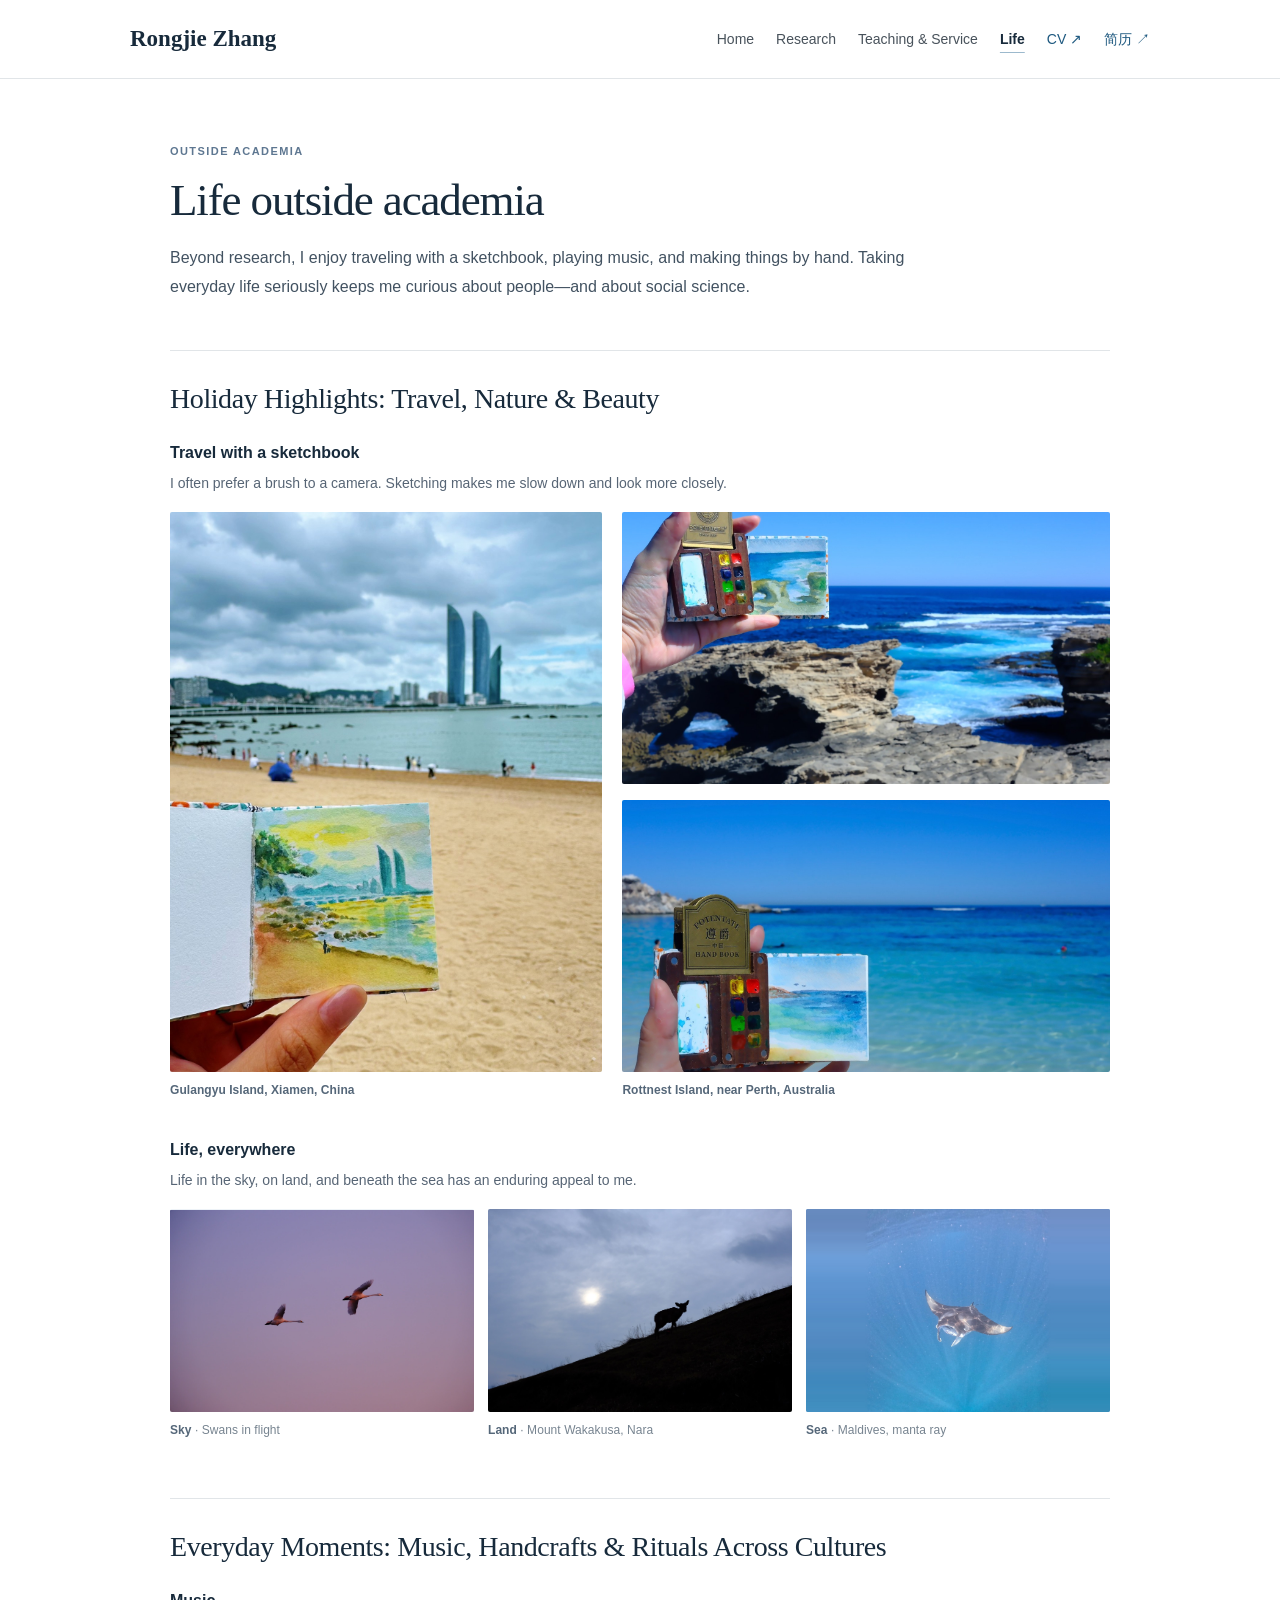
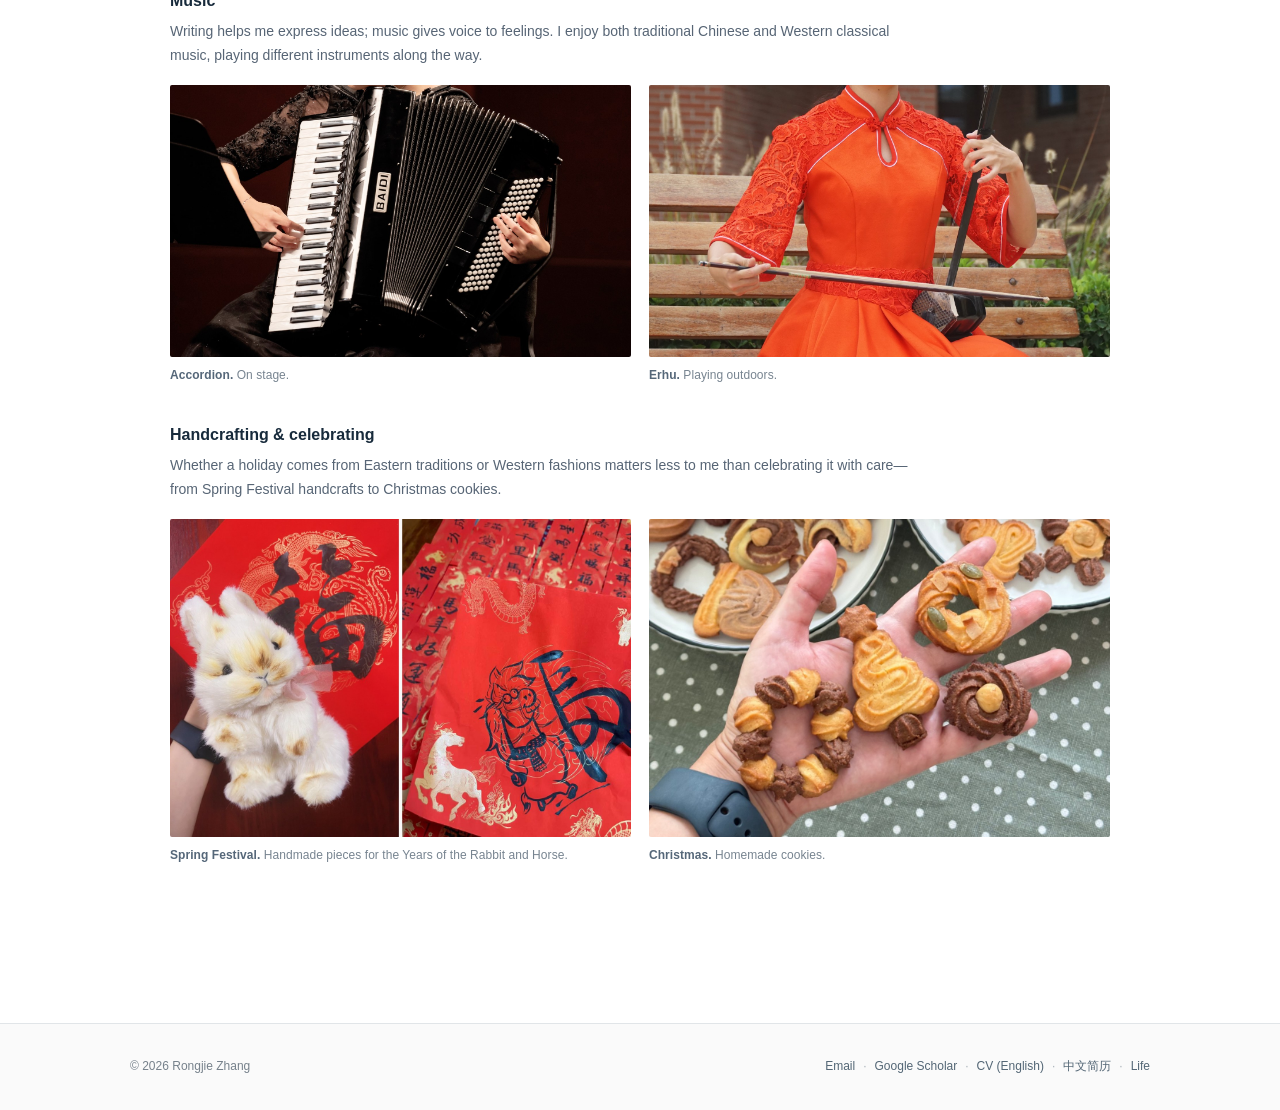
==== life.html @ 6e9a0580 "Update academic website and Life page" ====
<!DOCTYPE html>

<html lang="en">
<head>
<meta charset="utf-8"/>
<meta content="width=device-width, initial-scale=1" name="viewport"/>
<meta content="#ffffff" name="theme-color"/>
<meta content="Rongjie Zhang — life outside academia: travel and sketching, nature and marine life, music, and handcrafting across cultures." name="description"/>
<title>Life | Rongjie Zhang</title>
<link href="https://zhangrongjiethu.github.io/life.html" rel="canonical"/>
<link href="assets/favicon.svg" rel="icon" type="image/svg+xml"/>
<link href="styles.css" rel="stylesheet"/>
<script defer="" src="script.js"></script>
</head><body>
<a class="skip-link" href="#main">Skip to content</a>
<header class="site-header"><div class="wrap header-content"><a class="wordmark" href="index.html">Rongjie Zhang</a><nav aria-label="Main navigation" class="mainnav"><a href="index.html">Home</a><a href="research.html">Research</a><a href="teaching.html">Teaching &amp; Service</a><a aria-current="page" href="life.html">Life</a><a class="navcv" href="assets/Rongjie_Zhang_CV.pdf" rel="noopener" target="_blank">CV ↗</a><a class="navcv" href="assets/Rongjie_Zhang_CV_CN.pdf" rel="noopener" target="_blank">简历 ↗</a></nav><button aria-controls="mobile-menu" aria-expanded="false" aria-label="Open navigation" class="menu-button" type="button"><span></span><span></span><span></span></button></div><nav aria-label="Mobile navigation" class="mobile-nav" hidden="" id="mobile-menu"><a href="index.html">Home</a><a href="research.html">Research</a><a href="teaching.html">Teaching &amp; Service</a><a href="life.html">Life outside academia</a><a href="assets/Rongjie_Zhang_CV.pdf">CV (English)</a><a href="assets/Rongjie_Zhang_CV_CN.pdf">中文简历 (PDF)</a></nav></header>
<main id="main"><div class="wrap article-page">
<div class="life-header"><p class="eyebrow">Outside academia</p><h1>Life outside academia</h1>
<p class="life-lede">Beyond research, I enjoy traveling with a sketchbook, playing music, and making things by hand. Taking everyday life seriously keeps me curious about people—and about social science.</p>
</div>
<section aria-labelledby="moments-title" class="life-theme">
<h2 class="life-theme-title" id="moments-title">Holiday Highlights: Travel, Nature &amp; Beauty</h2>
<div class="life-subtheme"><h3>Travel with a sketchbook</h3>
<p>I often prefer a brush to a camera. Sketching makes me slow down and look more closely.</p>
<div class="life-sketch-grid">
<figure class="life-figure"><img alt="At Gulangyu Island, Xiamen: an open watercolor sketchbook held in front of the very beach and distinctive towers shown in the painting" class="sketch-main" loading="lazy" src="assets/life/painting-xiamen.jpg"/><figcaption><strong>Gulangyu Island, Xiamen, China</strong></figcaption></figure>
<figure class="life-figure life-perth-figure"><div class="perth-photo-pair"><img alt="Small watercolor sketch of the sea held in front of the rocky coast of Rottnest Island, near Perth, Australia" class="sketch-side sketch-coast" loading="lazy" src="assets/life/rotnest-coast.jpg"/><img alt="A hand holding a watercolor sketch and miniature paintbox in front of turquoise sea at Rottnest Island, Australia" class="sketch-side sketch-water" loading="lazy" src="assets/life/rotnest-water.jpg"/></div><figcaption><strong>Rottnest Island, near Perth, Australia</strong></figcaption></figure></div></div>
<div class="life-subtheme"><h3>Life, everywhere</h3>
<p>Life in the sky, on land, and beneath the sea has an enduring appeal to me.</p>
<div class="life-photo-trio">
<figure class="life-figure"><img alt="Two swans flying across a lavender evening sky" class="nature-photo" loading="lazy" src="assets/life/swans-in-flight.jpg"/><figcaption><strong>Sky</strong><span> · Swans in flight</span></figcaption></figure>
<figure class="life-figure"><img alt="Silhouette of a deer on the hillside of Mount Wakakusa, Nara, Japan" class="nature-photo" loading="lazy" src="assets/life/nature-deer.jpg"/><figcaption><strong>Land</strong><span> · Mount Wakakusa, Nara</span></figcaption></figure>
<figure class="life-figure"><img alt="Manta ray swimming underwater in clear blue water in the Maldives" class="nature-photo nature-ocean" loading="lazy" src="assets/life/manta-in-blue.jpg"/><figcaption><strong>Sea</strong><span> · Maldives, manta ray</span></figcaption></figure></div></div></section>
<section aria-labelledby="culture-title" class="life-theme">
<h2 class="life-theme-title" id="culture-title">Everyday Moments: Music, Handcrafts &amp; Rituals Across Cultures</h2>
<div class="life-subtheme"><h3>Music</h3>
<p>Writing helps me express ideas; music gives voice to feelings. I enjoy both traditional Chinese and Western classical music, playing different instruments along the way.</p>
<div class="life-photo-duo">
<figure class="life-figure"><img alt="Playing an accordion on a stage during a performance" class="music-photo" loading="lazy" src="assets/life/music-accordion.jpg"/><figcaption><strong>Accordion.</strong> On stage.</figcaption></figure>
<figure class="life-figure"><img alt="Playing the erhu outdoors in a red dress" class="music-photo" loading="lazy" src="assets/life/music-erhu.jpg"/><figcaption><strong>Erhu.</strong> Playing outdoors.</figcaption></figure>
</div></div>
<div class="life-subtheme"><h3>Handcrafting &amp; celebrating</h3>
<p>Whether a holiday comes from Eastern traditions or Western fashions matters less to me than celebrating it with care—from Spring Festival handcrafts to Christmas cookies.</p>
<div class="life-photo-duo">
<figure class="life-figure"><img alt="Handmade rabbit for the Year of the Rabbit beside hand-painted Fu calligraphy and a horse illustration for the Year of the Horse" class="ceremony-photo" loading="lazy" src="assets/life/new-year-diptych.jpg"/><figcaption><strong>Spring Festival.</strong> Handmade pieces for the Years of the Rabbit and Horse.</figcaption></figure>
<figure class="life-figure"><img alt="Christmas cookies baked and arranged on plates, with several held in one hand" class="ceremony-photo" loading="lazy" src="assets/life/ritual-cookies.jpg"/><figcaption><strong>Christmas.</strong> Homemade cookies.</figcaption></figure>
</div></div></section>
</div></main>
<footer class="footer"><div class="wrap foot-content"><span>© <span id="current-year">2026</span> Rongjie Zhang</span><span><a href="mailto:zhangrongjie@tsinghua.edu.cn">Email</a><span class="sep">·</span><a href="https://scholar.google.com.hk/citations?user=AvOiO-MAAAAJ&amp;hl=en" rel="noopener" target="_blank">Google Scholar</a><span class="sep">·</span><a href="assets/Rongjie_Zhang_CV.pdf">CV (English)</a><span class="sep">·</span><a href="assets/Rongjie_Zhang_CV_CN.pdf">中文简历</a><span class="sep">·</span><a href="life.html">Life</a></span></div></footer>
</body></html>
---- styles.css ----
/* Academic personal website: quiet typography, legible text, no framework */
:root{--ink:#172a3b;--text:#303943;--muted:#687582;--line:#e1e5e8;--link:#1d587f;--background:#fff;--subtle:#f7f8f8}
*{box-sizing:border-box}html{scroll-behavior:smooth}body{margin:0;background:var(--background);color:var(--text);font:16px/1.78 -apple-system,BlinkMacSystemFont,"Segoe UI",Arial,Helvetica,sans-serif;-webkit-font-smoothing:antialiased}a{color:var(--link);text-decoration:none}a:hover{text-decoration:underline}a:focus-visible,button:focus-visible{outline:3px solid #7fa9c2;outline-offset:3px}.wrap{width:min(100% - 52px,1020px);margin:0 auto}.skip-link{position:absolute;top:-100px;left:10px;background:#fff;padding:8px 14px;z-index:5}.skip-link:focus{top:10px}.site-header{border-bottom:1px solid var(--line)}.header-content{min-height:78px;display:flex;align-items:center;justify-content:space-between;gap:25px}.wordmark{font-family:Georgia,"Times New Roman",serif;color:var(--ink);font-size:23px;font-weight:600;white-space:nowrap}.wordmark:hover{text-decoration:none}.mainnav{display:flex;align-items:center;gap:30px}.mainnav a{font-size:14px;color:#48525b}.mainnav a[aria-current="page"]{font-weight:700;color:var(--ink);text-decoration:underline;text-decoration-color:#9cb9cd;text-underline-offset:8px}.mainnav .navcv{color:var(--link)}.menu-button{display:none;appearance:none;border:0;background:none;cursor:pointer;padding:10px}.menu-button span{display:block;width:23px;height:2px;margin:5px 0;background:var(--ink)}.mobile-nav{border-top:1px solid var(--line);padding:12px 26px 23px}.mobile-nav a{display:block;padding:7px 0}.mobile-nav[hidden]{display:none}
h1,h2,h3,p{margin-top:0}h1,h2,h3{color:var(--ink)}h1{font-family:Georgia,"Times New Roman",serif;font-size:45px;line-height:1.18;letter-spacing:-.025em;font-weight:normal;margin:0 0 22px}h2{font-family:Georgia,"Times New Roman",serif;font-size:27px;line-height:1.28;font-weight:normal}h3{font-size:16px}.home-intro{display:grid;grid-template-columns:265px minmax(0,1fr);gap:68px;padding-top:65px;padding-bottom:37px;align-items:start}.portrait-col{padding-top:7px}.portrait{display:block;width:100%;height:350px;object-fit:cover;object-position:center 18%;border-radius:2px}.portrait-caption{font-size:12px;color:var(--muted);margin:10px 0 0;letter-spacing:.03em}.bio-col{max-width:680px}.eyebrow{text-transform:uppercase;font-size:11px;letter-spacing:.13em;font-weight:700;color:#5e7791;margin:0 0 12px}.affil{font-size:15px;line-height:1.6;color:var(--ink);margin:0 0 27px}.bio-col>p:not(.eyebrow):not(.affil):not(.profile-links){margin-bottom:17px}.bio-col strong{font-weight:600}.profile-links{display:flex;flex-wrap:wrap;gap:8px 12px;font-size:14px;margin:25px 0 0;align-items:center}.profile-links span{color:#a8a8a8}.below-home{padding-bottom:90px}.section-heading{border-bottom:1px solid var(--line);padding-bottom:12px;margin:48px 0 19px}.research-intro{max-width:825px}.fields{display:grid;grid-template-columns:repeat(3,minmax(0,1fr));gap:28px;margin-top:23px}.fields h3{margin-bottom:6px;font-weight:650}.fields p{font-size:14px;line-height:1.72;color:#52606b}.selected-papers .paper{padding:21px 0}.more-link{margin-top:25px;font-size:14px}.more-link a{font-weight:600}.article-page{max-width:940px;padding-top:63px;padding-bottom:100px}.page-heading{max-width:830px;margin-bottom:44px}.page-heading h1{font-size:39px;margin-bottom:22px}.page-heading p:last-child{color:#4e5963}.paper-list{margin-bottom:36px}.paper{display:grid;grid-template-columns:38px 1fr;gap:15px;border-bottom:1px solid var(--line);padding:24px 0 21px}.paper:first-child{border-top:0}.paper-num{font-size:12px;color:#8b939b;padding-top:4px;font-variant-numeric:tabular-nums}.paper-title{font-size:16px;font-weight:600;line-height:1.54;margin:0 0 6px}.paper-title a{color:var(--ink)}.paper-title a:hover{color:var(--link)}.paper-authors{font-size:14px;line-height:1.64;margin:0 0 3px}.paper-venue{font-size:14px;line-height:1.6;margin:0;color:#4c5c69;font-style:italic}.paper-summary{font-size:13.5px;color:#63717e;margin:10px 0 0;max-width:720px;line-height:1.65}.paper-links{font-size:13px;margin-top:7px}.paper-links:empty{display:none}.section-context{font-size:14px;color:var(--muted);margin:-6px 0 19px}.research-note{border-left:3px solid #c3d6e2;background:var(--subtle);padding:17px 22px;margin-top:40px}.research-note h3{margin:0 0 5px}.research-note p{margin:0;font-size:14px}.subheading{font-size:16px;margin:25px 0 8px}.journal-list{max-width:900px;font-size:14px;line-height:1.9}.timeline{margin-top:12px}.timeline-row{display:grid;grid-template-columns:116px minmax(0,1fr);gap:20px;padding:15px 0;border-bottom:1px solid var(--line)}.timeline-date{font-size:13px;color:var(--muted);padding-top:2px;font-weight:600}.timeline-row h3{margin:0 0 2px;font-size:15px}.timeline-row p{margin:0;font-size:14px;line-height:1.72}.timeline-row .subline{margin-top:3px;color:var(--muted)}.muted{font-weight:400;color:var(--muted)}.timeline.dense .timeline-row{padding:11px 0}.footer{border-top:1px solid var(--line);background:#fafafa}.foot-content{min-height:86px;display:flex;justify-content:space-between;align-items:center;font-size:12px;color:#76818b;gap:16px}.foot-content a{color:#536675}.sep{padding:0 8px;color:#aab3ba}
@media(max-width:810px){.wrap{width:min(100% - 36px,680px)}.mainnav{display:none}.menu-button{display:block}.header-content{min-height:66px}.wordmark{font-size:21px}.home-intro{grid-template-columns:180px minmax(0,1fr);gap:28px;padding-top:43px}.portrait{height:245px}.bio-col h1{font-size:35px}.affil{font-size:14px}.fields{grid-template-columns:1fr;gap:8px}.article-page{padding-top:44px}.page-heading h1{font-size:34px}}
@media(max-width:590px){.wrap{width:calc(100% - 38px)}.home-intro{grid-template-columns:1fr;gap:19px}.portrait-col{max-width:205px}.portrait{height:248px}.portrait-caption{display:none}.bio-col h1{font-size:37px}.bio-col .eyebrow{margin-bottom:7px}.bio-col .affil{margin-bottom:22px}.profile-links{line-height:1.6}.page-heading h1{font-size:33px}.article-page{padding-bottom:65px}.paper{grid-template-columns:26px minmax(0,1fr);gap:9px;padding:21px 0}.paper-title{font-size:15px}.timeline-row{grid-template-columns:68px minmax(0,1fr);gap:11px}.foot-content{padding:22px 0;align-items:flex-start;flex-direction:column;min-height:unset}.section-heading{margin-top:40px}.below-home{padding-bottom:55px}}
@media(prefers-reduced-motion:reduce){html{scroll-behavior:auto}}

/* Research grant and degree distinctions */
.grant-entry{padding:9px 0 15px;border-bottom:1px solid var(--line);max-width:850px}
.grant-entry h3{font-size:16px;font-weight:650;margin:0 0 2px}
.grant-entry p{font-size:14px;line-height:1.72;margin:0 0 5px}
.grant-entry .grant-program,.grant-entry .grant-period,.grant-entry .grant-role{color:var(--muted)}
.grant-entry .grant-title{font-size:15px;color:var(--ink);margin-top:7px}
.grant-entry-research{padding-bottom:20px}
.education-timeline{max-width:850px}
.education-timeline .timeline-row{padding:13px 0}
.education-timeline .timeline-date{min-width:0}
@media(max-width:590px){.grant-entry .grant-title{font-size:14px}}
/* Prevent desktop navigation labels from breaking across lines. */
.mainnav a{white-space:nowrap}

/* Final typography refinements */
.home-intro{gap:58px}.bio-col>p:not(.eyebrow):not(.affil):not(.profile-links){margin-bottom:16px}.paper-summary{color:#566675;font-size:13.7px}.section-heading{margin-top:43px}.page-heading p:last-child{line-height:1.7}.paper-authors{color:#394752}.paper-venue em{font-style:italic}

/* bilingual CV downloads and author roles */
.cv-downloads{display:grid;grid-template-columns:repeat(2,minmax(0,1fr));gap:24px;margin:14px 0 20px}
.cv-downloads>div{border:1px solid var(--line);padding:20px 22px;background:#fbfcfd}
.cv-downloads h3{font-size:17px;margin:0 0 4px;font-family:Georgia,"Noto Serif CJK SC",serif}
.cv-downloads p{font-size:13px;color:var(--muted);margin:0 0 10px}
.cv-downloads a{font-size:14px;font-weight:600}
.paper-correspondence{font-style:italic;color:var(--muted);font-size:12px}
.mainnav{gap:22px}
@media(max-width:590px){.cv-downloads{grid-template-columns:1fr;gap:12px}}






/* Life: restrained, image-led editorial layout */
.life-header{max-width:790px;margin-bottom:48px}
.life-header h1{margin-bottom:16px}
.life-header .life-lede{font-size:16px;line-height:1.84;color:#425261;max-width:750px;margin:0}
.life-theme{border-top:1px solid var(--line);padding-top:31px;margin-bottom:57px}
.life-theme-number{font-size:10.5px;letter-spacing:.17em;color:#7b8b9a;font-weight:700;margin-bottom:9px}
.life-theme-title{font-family:Georgia,"Times New Roman",serif;font-size:29px;line-height:1.3;letter-spacing:-.015em;margin:0 0 10px;font-weight:normal}
.life-theme-intro{font-size:14px;line-height:1.73;color:#64717c;max-width:730px;margin:0 0 29px}
.life-subtheme{margin-bottom:37px}
.life-subtheme h3{font-size:16px;line-height:1.5;font-weight:650;color:var(--ink);margin:0 0 6px}
.life-subtheme>p{font-size:14px;line-height:1.75;color:#576575;max-width:755px;margin:0 0 17px}
.life-sketch-grid{--sketch-height:560px;--sketch-gutter:16px;display:grid;grid-template-columns:minmax(0,0.94fr) minmax(0,1.06fr);gap:20px;align-items:start}
.life-figure{margin:0;min-width:0}
.life-figure img{display:block;width:100%;background:#f4f6f7;border-radius:2px}
.life-sketch-grid img.sketch-main{height:var(--sketch-height);object-fit:cover;object-position:center 49%}
.life-perth-figure{min-width:0}
.perth-photo-pair{height:var(--sketch-height);display:grid;grid-template-rows:minmax(0,1fr) minmax(0,1fr);gap:var(--sketch-gutter);overflow:hidden}
.perth-photo-pair img{width:100%;height:100%;min-height:0;object-fit:cover}
.perth-photo-pair img.sketch-coast{object-position:center 42%}
.perth-photo-pair img.sketch-water{object-position:center 57%}
.life-figure figcaption{color:#778490;font-size:12px;line-height:1.65;margin-top:9px;letter-spacing:.005em}
.life-figure figcaption strong{color:#556779;font-weight:600}
.life-photo-duo{display:grid;grid-template-columns:repeat(2,minmax(0,1fr));gap:18px;align-items:start}
.life-photo-duo img{height:245px;object-fit:cover}
.life-photo-duo img.nature-photo{height:246px}
.life-photo-duo img.music-photo{height:272px}
.life-photo-duo img.ceremony-photo{height:256px}
.life-photo-duo img[src*="music-erhu"]{object-position:center 49%}
.life-photo-duo img[src*="music-accordion"]{object-position:center 50%}
.life-photo-duo img[src*="ritual-cookies"]{object-position:center 72%}
.life-photo-duo img[src*="nature-swans"]{object-position:center 53%}
.life-photo-duo img[src*="nature-deer"]{object-position:center 54%}
.life-afterword{border-top:1px solid var(--line);padding-top:22px;margin-top:0;max-width:830px}
.life-afterword p{font-size:13.7px;line-height:1.78;color:#65727e}
.home-life-brief{max-width:860px;font-size:15px;line-height:1.78;color:#4c5c68}
.home-life-brief a{font-weight:600;font-size:14px}
@media(max-width:810px){
.life-sketch-grid{--sketch-height:490px;gap:15px}
.life-header{margin-bottom:40px}
.life-theme{margin-bottom:48px}
.life-photo-duo{gap:14px}
.life-photo-duo img.nature-photo,.life-photo-duo img.music-photo,.life-photo-duo img.ceremony-photo{height:220px}
}
@media(max-width:590px){
.life-header .life-lede{font-size:15.5px;line-height:1.78}
.life-theme-title{font-size:26px}
.life-theme-intro{margin-bottom:23px}
.life-sketch-grid{display:grid;grid-template-columns:1fr;gap:18px}
.life-sketch-grid img.sketch-main{width:100%;height:auto;object-fit:contain}
.perth-photo-pair{height:auto;display:grid;grid-template-columns:1fr;grid-template-rows:none;gap:11px;overflow:visible}
.perth-photo-pair img{height:auto;object-fit:contain}
.life-photo-duo{grid-template-columns:1fr;gap:21px}
.life-photo-duo img.nature-photo,.life-photo-duo img.music-photo,.life-photo-duo img.ceremony-photo{height:auto;max-height:none;object-fit:contain}
.life-subtheme{margin-bottom:33px}
}

/* Concise Home-to-Life entry and closing reflection */
.home-life-entry{margin-top:39px;padding-top:18px;border-top:1px solid var(--line);font-size:14px;font-weight:600}
.home-life-entry a{color:var(--link)}
.life-afterword{margin-top:3px;padding-top:20px}
.life-afterword p{margin:0 0 10px}
.life-afterword .life-conclusion{font-size:15px;line-height:1.8;color:#354958;margin:15px 0 0;max-width:750px}
@media(max-width:590px){.home-life-entry{margin-top:31px}.life-afterword .life-conclusion{font-size:14.5px}}

/* Nature in the sky, on land and under the sea */
.life-photo-trio{display:grid;grid-template-columns:repeat(3,minmax(0,1fr));gap:14px;align-items:start}
.life-photo-trio .life-figure{min-width:0}
.life-photo-trio img.nature-photo{height:240px;width:100%;object-fit:cover}
.life-photo-trio img[src*="nature-swans"]{object-position:center 54%}
.life-photo-trio img[src*="nature-deer"]{object-position:center 52%}
.life-photo-trio img.nature-ocean{object-position:center 44%}
/* Capture more of the full hand holding the cookies on desktop */
.life-photo-duo img.ceremony-photo{height:318px}
.life-photo-duo img[src*="ritual-cookies"]{object-position:center 74%}
@media(max-width:810px){.life-photo-trio img.nature-photo{height:205px}.life-photo-duo img.ceremony-photo{height:280px}}
@media(max-width:590px){.life-photo-trio{grid-template-columns:1fr;gap:21px}.life-photo-trio img.nature-photo{height:auto;max-height:340px;object-fit:contain}.life-photo-duo img.ceremony-photo{height:auto;max-height:none;object-fit:contain}}

/* Sky / land / sea photo trilogy — balanced crops */
.life-photo-trio img[src*="swans-in-flight"]{object-position:center 49%}
.life-photo-trio img[src*="nature-deer"]{object-position:center 52%}
.life-photo-trio img[src*="manta-in-blue"]{object-position:center 49%}
@media(max-width:590px){
  .life-photo-trio img.nature-photo{width:100%;height:255px;max-height:none;object-fit:cover}
}

/* Mobile wildlife triptych mirrors desktop: three small images in a row. */
.life-photo-trio img.nature-photo{aspect-ratio:1.22; height:auto; object-fit:cover}
@media(max-width:590px){
  .life-photo-trio{display:grid;grid-template-columns:repeat(3,minmax(0,1fr));gap:8px;align-items:start}
  .life-photo-trio .life-figure{min-width:0}
  .life-photo-trio img.nature-photo{width:100%;height:auto;aspect-ratio:0.88;max-height:none;object-fit:cover;border-radius:2px}
  .life-photo-trio .life-figure figcaption{font-size:10.7px;line-height:1.4;margin-top:6px;text-align:center}
  .life-photo-trio .life-figure figcaption span{display:none}
}


/* Wildlife triptych: preserve each animal's natural scale without enlarging the manta. */
.life-photo-trio img.nature-photo{
  display:block;width:100%;height:auto;aspect-ratio:3 / 2;object-fit:contain;
  background:#edf2f7;
}
.life-photo-trio img.nature-ocean{
  object-fit:contain;object-position:center;
  background:#609cce;
}
@media(max-width:590px){
  /* Compact mobile photo galleries: keep the desktop's horizontal rhythm. */
  .life-sketch-grid{
    --sketch-height:236px;--sketch-gutter:8px;
    display:grid;grid-template-columns:minmax(0,.96fr) minmax(0,1.04fr);
    gap:10px;align-items:start;
  }
  .life-sketch-grid img.sketch-main{
    width:100%;height:var(--sketch-height);object-fit:cover;object-position:center 47%;
  }
  .perth-photo-pair{
    height:var(--sketch-height);display:grid;grid-template-columns:1fr;
    grid-template-rows:repeat(2,minmax(0,1fr));gap:var(--sketch-gutter);overflow:hidden;
  }
  .perth-photo-pair img{width:100%;height:100%;min-height:0;object-fit:cover}
  .life-photo-duo{
    display:grid;grid-template-columns:repeat(2,minmax(0,1fr));gap:10px;
  }
  .life-photo-duo img.music-photo,
  .life-photo-duo img.ceremony-photo{
    width:100%;height:auto;aspect-ratio:4 / 3;max-height:none;object-fit:cover;
  }
  .life-photo-duo img[src*="ritual-cookies"]{object-position:center 72%}
  .life-photo-trio{display:grid;grid-template-columns:repeat(3,minmax(0,1fr));gap:8px}
  .life-photo-trio img.nature-photo{
    width:100%;height:auto;aspect-ratio:3 / 2;max-height:none;object-fit:contain;
  }
  .life-photo-trio img.nature-ocean{object-fit:contain;object-position:center}
  .life-figure figcaption{font-size:10.4px;line-height:1.35;margin-top:6px}
  .life-photo-trio .life-figure figcaption{font-size:10.4px}
}

/* Compact two-part Life headings: no eyebrow or explanatory tagline. */
.life-theme{padding-top:29px}
.life-theme-title{margin-bottom:23px;max-width:780px;font-size:28px;line-height:1.36}
@media(max-width:590px){.life-theme-title{font-size:23px;line-height:1.37;margin-bottom:19px}}

/* Manta framing: carefully cropped original photograph, with manta larger but undistorted. */
.life-photo-trio img.nature-ocean{object-fit:contain;object-position:center;background:#609cce}
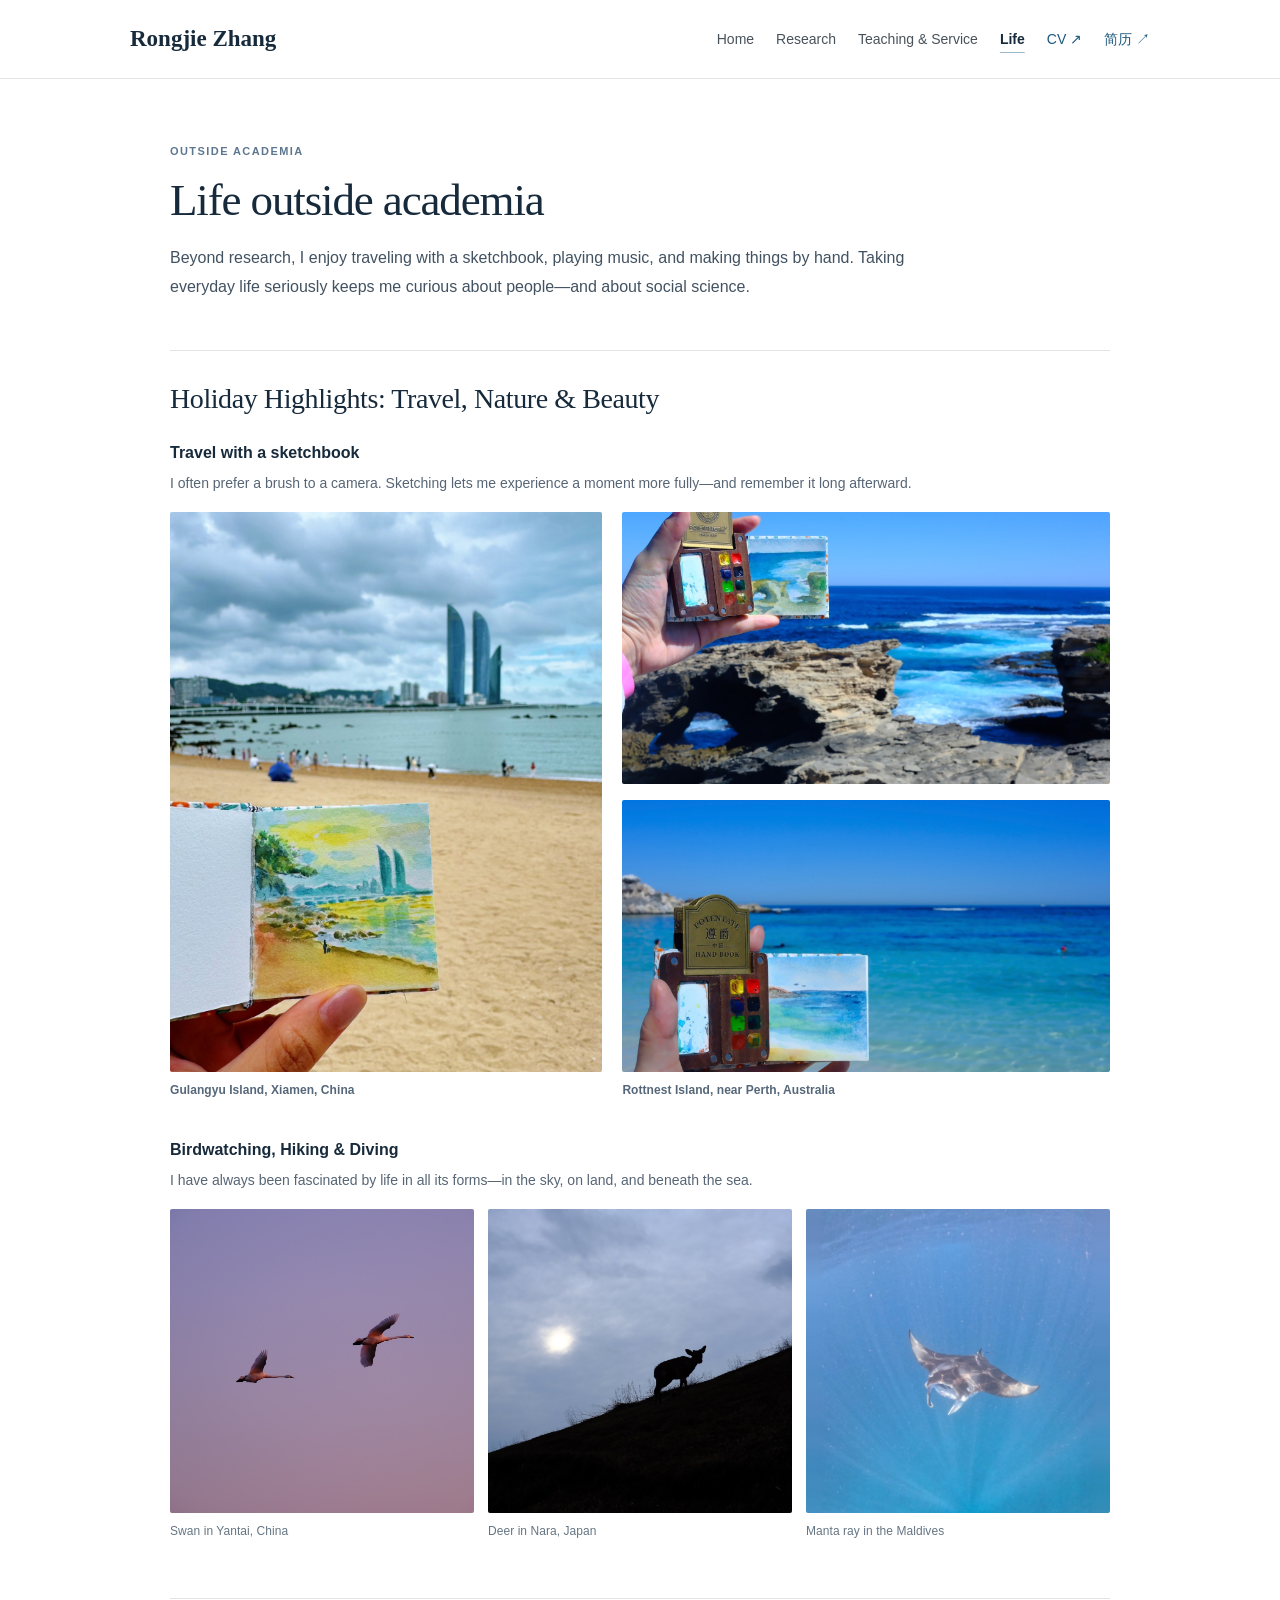
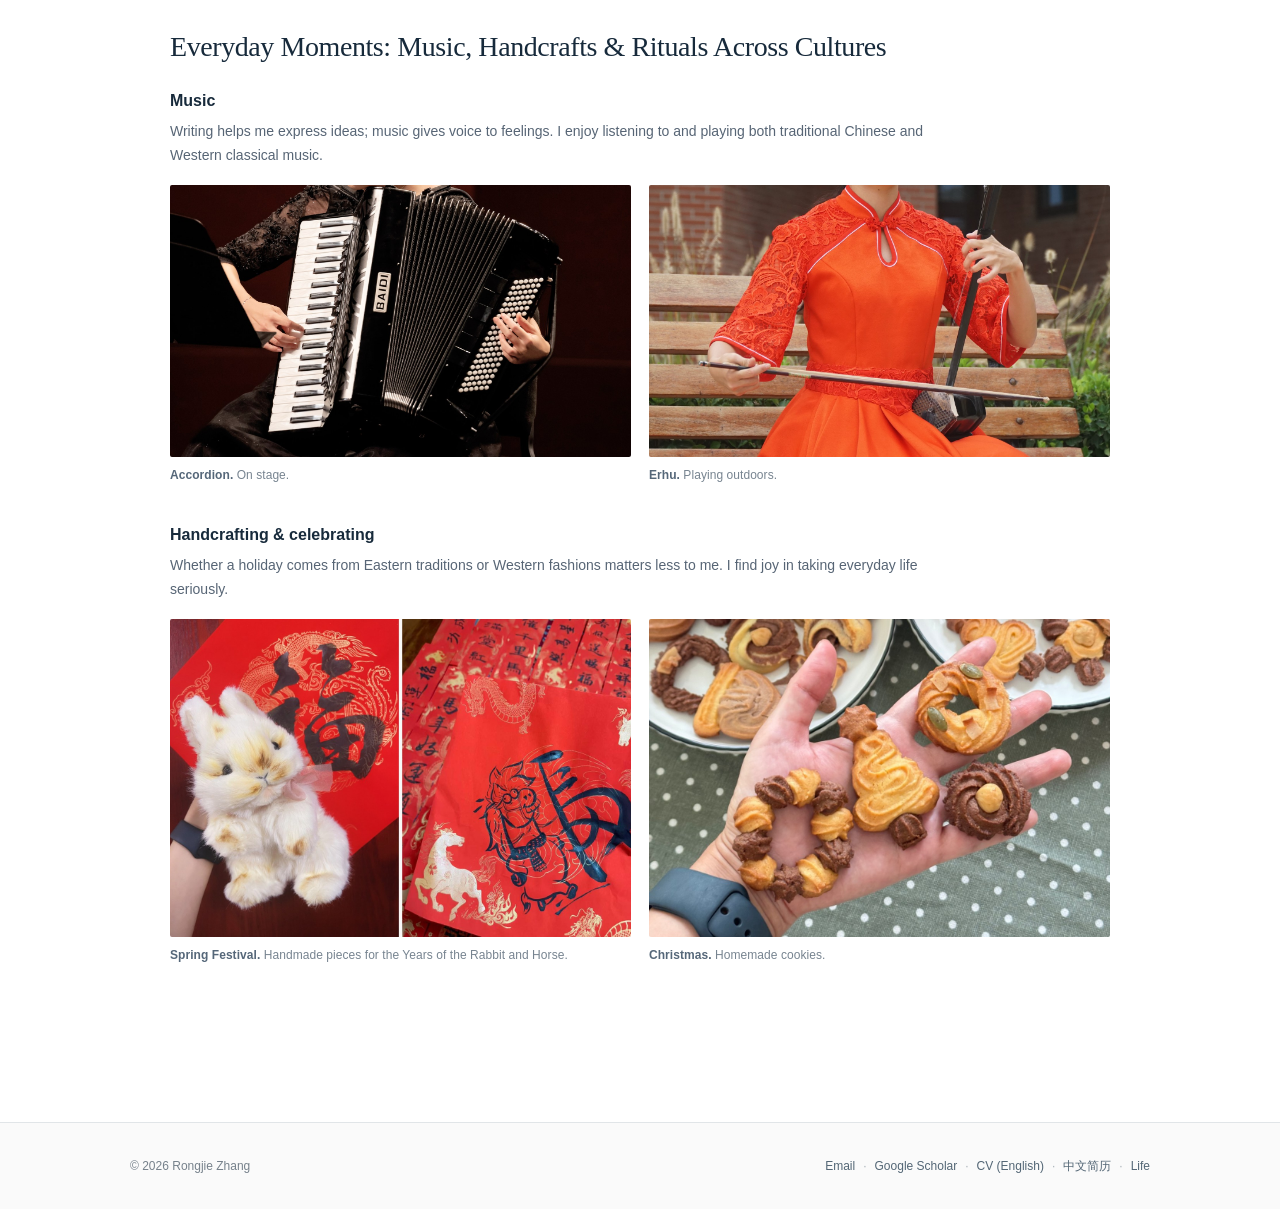
==== commit da6bf8b9: "Add files via upload" ====
--- a/life.html
+++ b/life.html
@@ -9,38 +9,38 @@
 <title>Life | Rongjie Zhang</title>
 <link href="https://zhangrongjiethu.github.io/life.html" rel="canonical"/>
 <link href="assets/favicon.svg" rel="icon" type="image/svg+xml"/>
-<link href="styles.css" rel="stylesheet"/>
+<link href="styles-life-20261106-square.css" rel="stylesheet"/>
 <script defer="" src="script.js"></script>
 </head><body>
 <a class="skip-link" href="#main">Skip to content</a>
 <header class="site-header"><div class="wrap header-content"><a class="wordmark" href="index.html">Rongjie Zhang</a><nav aria-label="Main navigation" class="mainnav"><a href="index.html">Home</a><a href="research.html">Research</a><a href="teaching.html">Teaching &amp; Service</a><a aria-current="page" href="life.html">Life</a><a class="navcv" href="assets/Rongjie_Zhang_CV.pdf" rel="noopener" target="_blank">CV ↗</a><a class="navcv" href="assets/Rongjie_Zhang_CV_CN.pdf" rel="noopener" target="_blank">简历 ↗</a></nav><button aria-controls="mobile-menu" aria-expanded="false" aria-label="Open navigation" class="menu-button" type="button"><span></span><span></span><span></span></button></div><nav aria-label="Mobile navigation" class="mobile-nav" hidden="" id="mobile-menu"><a href="index.html">Home</a><a href="research.html">Research</a><a href="teaching.html">Teaching &amp; Service</a><a href="life.html">Life outside academia</a><a href="assets/Rongjie_Zhang_CV.pdf">CV (English)</a><a href="assets/Rongjie_Zhang_CV_CN.pdf">中文简历 (PDF)</a></nav></header>
-<main id="main"><div class="wrap article-page">
+<main id="main"><div class="wrap article-page life-page">
 <div class="life-header"><p class="eyebrow">Outside academia</p><h1>Life outside academia</h1>
 <p class="life-lede">Beyond research, I enjoy traveling with a sketchbook, playing music, and making things by hand. Taking everyday life seriously keeps me curious about people—and about social science.</p>
 </div>
 <section aria-labelledby="moments-title" class="life-theme">
 <h2 class="life-theme-title" id="moments-title">Holiday Highlights: Travel, Nature &amp; Beauty</h2>
 <div class="life-subtheme"><h3>Travel with a sketchbook</h3>
-<p>I often prefer a brush to a camera. Sketching makes me slow down and look more closely.</p>
+<p>I often prefer a brush to a camera. Sketching lets me experience a moment more fully—and remember it long afterward.</p>
 <div class="life-sketch-grid">
 <figure class="life-figure"><img alt="At Gulangyu Island, Xiamen: an open watercolor sketchbook held in front of the very beach and distinctive towers shown in the painting" class="sketch-main" loading="lazy" src="assets/life/painting-xiamen.jpg"/><figcaption><strong>Gulangyu Island, Xiamen, China</strong></figcaption></figure>
 <figure class="life-figure life-perth-figure"><div class="perth-photo-pair"><img alt="Small watercolor sketch of the sea held in front of the rocky coast of Rottnest Island, near Perth, Australia" class="sketch-side sketch-coast" loading="lazy" src="assets/life/rotnest-coast.jpg"/><img alt="A hand holding a watercolor sketch and miniature paintbox in front of turquoise sea at Rottnest Island, Australia" class="sketch-side sketch-water" loading="lazy" src="assets/life/rotnest-water.jpg"/></div><figcaption><strong>Rottnest Island, near Perth, Australia</strong></figcaption></figure></div></div>
-<div class="life-subtheme"><h3>Life, everywhere</h3>
-<p>Life in the sky, on land, and beneath the sea has an enduring appeal to me.</p>
+<div class="life-subtheme"><h3>Birdwatching, Hiking &amp; Diving</h3>
+<p>I have always been fascinated by life in all its forms—in the sky, on land, and beneath the sea.</p>
 <div class="life-photo-trio">
-<figure class="life-figure"><img alt="Two swans flying across a lavender evening sky" class="nature-photo" loading="lazy" src="assets/life/swans-in-flight.jpg"/><figcaption><strong>Sky</strong><span> · Swans in flight</span></figcaption></figure>
-<figure class="life-figure"><img alt="Silhouette of a deer on the hillside of Mount Wakakusa, Nara, Japan" class="nature-photo" loading="lazy" src="assets/life/nature-deer.jpg"/><figcaption><strong>Land</strong><span> · Mount Wakakusa, Nara</span></figcaption></figure>
-<figure class="life-figure"><img alt="Manta ray swimming underwater in clear blue water in the Maldives" class="nature-photo nature-ocean" loading="lazy" src="assets/life/manta-in-blue.jpg"/><figcaption><strong>Sea</strong><span> · Maldives, manta ray</span></figcaption></figure></div></div></section>
+<figure class="life-figure"><img alt="Two swans flying across a lavender sky in Yantai, China" class="nature-photo" loading="lazy" src="assets/life/swans-in-flight.jpg"/><figcaption>Swan in Yantai, China</figcaption></figure>
+<figure class="life-figure"><img alt="Silhouette of a deer on the hillside of Mount Wakakusa, Nara, Japan" class="nature-photo" loading="lazy" src="assets/life/nature-deer.jpg"/><figcaption>Deer in Nara, Japan</figcaption></figure>
+<figure class="life-figure"><img alt="Manta ray swimming underwater in clear blue water in the Maldives" class="nature-photo nature-ocean" loading="lazy" src="assets/life/manta-in-blue.jpg"/><figcaption>Manta ray in the Maldives</figcaption></figure></div></div></section>
 <section aria-labelledby="culture-title" class="life-theme">
 <h2 class="life-theme-title" id="culture-title">Everyday Moments: Music, Handcrafts &amp; Rituals Across Cultures</h2>
 <div class="life-subtheme"><h3>Music</h3>
-<p>Writing helps me express ideas; music gives voice to feelings. I enjoy both traditional Chinese and Western classical music, playing different instruments along the way.</p>
+<p>Writing helps me express ideas; music gives voice to feelings. I enjoy listening to and playing both traditional Chinese and Western classical music.</p>
 <div class="life-photo-duo">
 <figure class="life-figure"><img alt="Playing an accordion on a stage during a performance" class="music-photo" loading="lazy" src="assets/life/music-accordion.jpg"/><figcaption><strong>Accordion.</strong> On stage.</figcaption></figure>
 <figure class="life-figure"><img alt="Playing the erhu outdoors in a red dress" class="music-photo" loading="lazy" src="assets/life/music-erhu.jpg"/><figcaption><strong>Erhu.</strong> Playing outdoors.</figcaption></figure>
 </div></div>
 <div class="life-subtheme"><h3>Handcrafting &amp; celebrating</h3>
-<p>Whether a holiday comes from Eastern traditions or Western fashions matters less to me than celebrating it with care—from Spring Festival handcrafts to Christmas cookies.</p>
+<p>Whether a holiday comes from Eastern traditions or Western fashions matters less to me. I find joy in taking everyday life seriously.</p>
 <div class="life-photo-duo">
 <figure class="life-figure"><img alt="Handmade rabbit for the Year of the Rabbit beside hand-painted Fu calligraphy and a horse illustration for the Year of the Horse" class="ceremony-photo" loading="lazy" src="assets/life/new-year-diptych.jpg"/><figcaption><strong>Spring Festival.</strong> Handmade pieces for the Years of the Rabbit and Horse.</figcaption></figure>
 <figure class="life-figure"><img alt="Christmas cookies baked and arranged on plates, with several held in one hand" class="ceremony-photo" loading="lazy" src="assets/life/ritual-cookies.jpg"/><figcaption><strong>Christmas.</strong> Homemade cookies.</figcaption></figure>
--- a/styles-life-20261106-square.css
+++ b/styles-life-20261106-square.css
@@ -0,0 +1,257 @@
+/* Academic personal website: quiet typography, legible text, no framework */
+:root{--ink:#172a3b;--text:#303943;--muted:#687582;--line:#e1e5e8;--link:#1d587f;--background:#fff;--subtle:#f7f8f8}
+*{box-sizing:border-box}html{scroll-behavior:smooth}body{margin:0;background:var(--background);color:var(--text);font:16px/1.78 -apple-system,BlinkMacSystemFont,"Segoe UI",Arial,Helvetica,sans-serif;-webkit-font-smoothing:antialiased}a{color:var(--link);text-decoration:none}a:hover{text-decoration:underline}a:focus-visible,button:focus-visible{outline:3px solid #7fa9c2;outline-offset:3px}.wrap{width:min(100% - 52px,1020px);margin:0 auto}.skip-link{position:absolute;top:-100px;left:10px;background:#fff;padding:8px 14px;z-index:5}.skip-link:focus{top:10px}.site-header{border-bottom:1px solid var(--line)}.header-content{min-height:78px;display:flex;align-items:center;justify-content:space-between;gap:25px}.wordmark{font-family:Georgia,"Times New Roman",serif;color:var(--ink);font-size:23px;font-weight:600;white-space:nowrap}.wordmark:hover{text-decoration:none}.mainnav{display:flex;align-items:center;gap:30px}.mainnav a{font-size:14px;color:#48525b}.mainnav a[aria-current="page"]{font-weight:700;color:var(--ink);text-decoration:underline;text-decoration-color:#9cb9cd;text-underline-offset:8px}.mainnav .navcv{color:var(--link)}.menu-button{display:none;appearance:none;border:0;background:none;cursor:pointer;padding:10px}.menu-button span{display:block;width:23px;height:2px;margin:5px 0;background:var(--ink)}.mobile-nav{border-top:1px solid var(--line);padding:12px 26px 23px}.mobile-nav a{display:block;padding:7px 0}.mobile-nav[hidden]{display:none}
+h1,h2,h3,p{margin-top:0}h1,h2,h3{color:var(--ink)}h1{font-family:Georgia,"Times New Roman",serif;font-size:45px;line-height:1.18;letter-spacing:-.025em;font-weight:normal;margin:0 0 22px}h2{font-family:Georgia,"Times New Roman",serif;font-size:27px;line-height:1.28;font-weight:normal}h3{font-size:16px}.home-intro{display:grid;grid-template-columns:265px minmax(0,1fr);gap:68px;padding-top:65px;padding-bottom:37px;align-items:start}.portrait-col{padding-top:7px}.portrait{display:block;width:100%;height:350px;object-fit:cover;object-position:center 18%;border-radius:2px}.portrait-caption{font-size:12px;color:var(--muted);margin:10px 0 0;letter-spacing:.03em}.bio-col{max-width:680px}.eyebrow{text-transform:uppercase;font-size:11px;letter-spacing:.13em;font-weight:700;color:#5e7791;margin:0 0 12px}.affil{font-size:15px;line-height:1.6;color:var(--ink);margin:0 0 27px}.bio-col>p:not(.eyebrow):not(.affil):not(.profile-links){margin-bottom:17px}.bio-col strong{font-weight:600}.profile-links{display:flex;flex-wrap:wrap;gap:8px 12px;font-size:14px;margin:25px 0 0;align-items:center}.profile-links span{color:#a8a8a8}.below-home{padding-bottom:90px}.section-heading{border-bottom:1px solid var(--line);padding-bottom:12px;margin:48px 0 19px}.research-intro{max-width:825px}.fields{display:grid;grid-template-columns:repeat(3,minmax(0,1fr));gap:28px;margin-top:23px}.fields h3{margin-bottom:6px;font-weight:650}.fields p{font-size:14px;line-height:1.72;color:#52606b}.selected-papers .paper{padding:21px 0}.more-link{margin-top:25px;font-size:14px}.more-link a{font-weight:600}.article-page{max-width:940px;padding-top:63px;padding-bottom:100px}.page-heading{max-width:830px;margin-bottom:44px}.page-heading h1{font-size:39px;margin-bottom:22px}.page-heading p:last-child{color:#4e5963}.paper-list{margin-bottom:36px}.paper{display:grid;grid-template-columns:38px 1fr;gap:15px;border-bottom:1px solid var(--line);padding:24px 0 21px}.paper:first-child{border-top:0}.paper-num{font-size:12px;color:#8b939b;padding-top:4px;font-variant-numeric:tabular-nums}.paper-title{font-size:16px;font-weight:600;line-height:1.54;margin:0 0 6px}.paper-title a{color:var(--ink)}.paper-title a:hover{color:var(--link)}.paper-authors{font-size:14px;line-height:1.64;margin:0 0 3px}.paper-venue{font-size:14px;line-height:1.6;margin:0;color:#4c5c69;font-style:italic}.paper-summary{font-size:13.5px;color:#63717e;margin:10px 0 0;max-width:720px;line-height:1.65}.paper-links{font-size:13px;margin-top:7px}.paper-links:empty{display:none}.section-context{font-size:14px;color:var(--muted);margin:-6px 0 19px}.research-note{border-left:3px solid #c3d6e2;background:var(--subtle);padding:17px 22px;margin-top:40px}.research-note h3{margin:0 0 5px}.research-note p{margin:0;font-size:14px}.subheading{font-size:16px;margin:25px 0 8px}.journal-list{max-width:900px;font-size:14px;line-height:1.9}.timeline{margin-top:12px}.timeline-row{display:grid;grid-template-columns:116px minmax(0,1fr);gap:20px;padding:15px 0;border-bottom:1px solid var(--line)}.timeline-date{font-size:13px;color:var(--muted);padding-top:2px;font-weight:600}.timeline-row h3{margin:0 0 2px;font-size:15px}.timeline-row p{margin:0;font-size:14px;line-height:1.72}.timeline-row .subline{margin-top:3px;color:var(--muted)}.muted{font-weight:400;color:var(--muted)}.timeline.dense .timeline-row{padding:11px 0}.footer{border-top:1px solid var(--line);background:#fafafa}.foot-content{min-height:86px;display:flex;justify-content:space-between;align-items:center;font-size:12px;color:#76818b;gap:16px}.foot-content a{color:#536675}.sep{padding:0 8px;color:#aab3ba}
+@media(max-width:810px){.wrap{width:min(100% - 36px,680px)}.mainnav{display:none}.menu-button{display:block}.header-content{min-height:66px}.wordmark{font-size:21px}.home-intro{grid-template-columns:180px minmax(0,1fr);gap:28px;padding-top:43px}.portrait{height:245px}.bio-col h1{font-size:35px}.affil{font-size:14px}.fields{grid-template-columns:1fr;gap:8px}.article-page{padding-top:44px}.page-heading h1{font-size:34px}}
+@media(max-width:590px){.wrap{width:calc(100% - 38px)}.home-intro{grid-template-columns:1fr;gap:19px}.portrait-col{max-width:205px}.portrait{height:248px}.portrait-caption{display:none}.bio-col h1{font-size:37px}.bio-col .eyebrow{margin-bottom:7px}.bio-col .affil{margin-bottom:22px}.profile-links{line-height:1.6}.page-heading h1{font-size:33px}.article-page{padding-bottom:65px}.paper{grid-template-columns:26px minmax(0,1fr);gap:9px;padding:21px 0}.paper-title{font-size:15px}.timeline-row{grid-template-columns:68px minmax(0,1fr);gap:11px}.foot-content{padding:22px 0;align-items:flex-start;flex-direction:column;min-height:unset}.section-heading{margin-top:40px}.below-home{padding-bottom:55px}}
+@media(prefers-reduced-motion:reduce){html{scroll-behavior:auto}}
+
+/* Research grant and degree distinctions */
+.grant-entry{padding:9px 0 15px;border-bottom:1px solid var(--line);max-width:850px}
+.grant-entry h3{font-size:16px;font-weight:650;margin:0 0 2px}
+.grant-entry p{font-size:14px;line-height:1.72;margin:0 0 5px}
+.grant-entry .grant-program,.grant-entry .grant-period,.grant-entry .grant-role{color:var(--muted)}
+.grant-entry .grant-title{font-size:15px;color:var(--ink);margin-top:7px}
+.grant-entry-research{padding-bottom:20px}
+.education-timeline{max-width:850px}
+.education-timeline .timeline-row{padding:13px 0}
+.education-timeline .timeline-date{min-width:0}
+@media(max-width:590px){.grant-entry .grant-title{font-size:14px}}
+/* Prevent desktop navigation labels from breaking across lines. */
+.mainnav a{white-space:nowrap}
+
+/* Final typography refinements */
+.home-intro{gap:58px}.bio-col>p:not(.eyebrow):not(.affil):not(.profile-links){margin-bottom:16px}.paper-summary{color:#566675;font-size:13.7px}.section-heading{margin-top:43px}.page-heading p:last-child{line-height:1.7}.paper-authors{color:#394752}.paper-venue em{font-style:italic}
+
+/* bilingual CV downloads and author roles */
+.cv-downloads{display:grid;grid-template-columns:repeat(2,minmax(0,1fr));gap:24px;margin:14px 0 20px}
+.cv-downloads>div{border:1px solid var(--line);padding:20px 22px;background:#fbfcfd}
+.cv-downloads h3{font-size:17px;margin:0 0 4px;font-family:Georgia,"Noto Serif CJK SC",serif}
+.cv-downloads p{font-size:13px;color:var(--muted);margin:0 0 10px}
+.cv-downloads a{font-size:14px;font-weight:600}
+.paper-correspondence{font-style:italic;color:var(--muted);font-size:12px}
+.mainnav{gap:22px}
+@media(max-width:590px){.cv-downloads{grid-template-columns:1fr;gap:12px}}
+
+
+
+
+
+
+/* Life: restrained, image-led editorial layout */
+.life-header{max-width:790px;margin-bottom:48px}
+.life-header h1{margin-bottom:16px}
+.life-header .life-lede{font-size:16px;line-height:1.84;color:#425261;max-width:750px;margin:0}
+.life-theme{border-top:1px solid var(--line);padding-top:31px;margin-bottom:57px}
+.life-theme-number{font-size:10.5px;letter-spacing:.17em;color:#7b8b9a;font-weight:700;margin-bottom:9px}
+.life-theme-title{font-family:Georgia,"Times New Roman",serif;font-size:29px;line-height:1.3;letter-spacing:-.015em;margin:0 0 10px;font-weight:normal}
+.life-theme-intro{font-size:14px;line-height:1.73;color:#64717c;max-width:730px;margin:0 0 29px}
+.life-subtheme{margin-bottom:37px}
+.life-subtheme h3{font-size:16px;line-height:1.5;font-weight:650;color:var(--ink);margin:0 0 6px}
+.life-subtheme>p{font-size:14px;line-height:1.75;color:#576575;max-width:755px;margin:0 0 17px}
+.life-sketch-grid{--sketch-height:560px;--sketch-gutter:16px;display:grid;grid-template-columns:minmax(0,0.94fr) minmax(0,1.06fr);gap:20px;align-items:start}
+.life-figure{margin:0;min-width:0}
+.life-figure img{display:block;width:100%;background:#f4f6f7;border-radius:2px}
+.life-sketch-grid img.sketch-main{height:var(--sketch-height);object-fit:cover;object-position:center 49%}
+.life-perth-figure{min-width:0}
+.perth-photo-pair{height:var(--sketch-height);display:grid;grid-template-rows:minmax(0,1fr) minmax(0,1fr);gap:var(--sketch-gutter);overflow:hidden}
+.perth-photo-pair img{width:100%;height:100%;min-height:0;object-fit:cover}
+.perth-photo-pair img.sketch-coast{object-position:center 42%}
+.perth-photo-pair img.sketch-water{object-position:center 57%}
+.life-figure figcaption{color:#778490;font-size:12px;line-height:1.65;margin-top:9px;letter-spacing:.005em}
+.life-figure figcaption strong{color:#556779;font-weight:600}
+.life-photo-duo{display:grid;grid-template-columns:repeat(2,minmax(0,1fr));gap:18px;align-items:start}
+.life-photo-duo img{height:245px;object-fit:cover}
+.life-photo-duo img.nature-photo{height:246px}
+.life-photo-duo img.music-photo{height:272px}
+.life-photo-duo img.ceremony-photo{height:256px}
+.life-photo-duo img[src*="music-erhu"]{object-position:center 49%}
+.life-photo-duo img[src*="music-accordion"]{object-position:center 50%}
+.life-photo-duo img[src*="ritual-cookies"]{object-position:center 72%}
+.life-photo-duo img[src*="nature-swans"]{object-position:center 53%}
+.life-photo-duo img[src*="nature-deer"]{object-position:center 54%}
+.life-afterword{border-top:1px solid var(--line);padding-top:22px;margin-top:0;max-width:830px}
+.life-afterword p{font-size:13.7px;line-height:1.78;color:#65727e}
+.home-life-brief{max-width:860px;font-size:15px;line-height:1.78;color:#4c5c68}
+.home-life-brief a{font-weight:600;font-size:14px}
+@media(max-width:810px){
+.life-sketch-grid{--sketch-height:490px;gap:15px}
+.life-header{margin-bottom:40px}
+.life-theme{margin-bottom:48px}
+.life-photo-duo{gap:14px}
+.life-photo-duo img.nature-photo,.life-photo-duo img.music-photo,.life-photo-duo img.ceremony-photo{height:220px}
+}
+@media(max-width:590px){
+.life-header .life-lede{font-size:15.5px;line-height:1.78}
+.life-theme-title{font-size:26px}
+.life-theme-intro{margin-bottom:23px}
+.life-sketch-grid{display:grid;grid-template-columns:1fr;gap:18px}
+.life-sketch-grid img.sketch-main{width:100%;height:auto;object-fit:contain}
+.perth-photo-pair{height:auto;display:grid;grid-template-columns:1fr;grid-template-rows:none;gap:11px;overflow:visible}
+.perth-photo-pair img{height:auto;object-fit:contain}
+.life-photo-duo{grid-template-columns:1fr;gap:21px}
+.life-photo-duo img.nature-photo,.life-photo-duo img.music-photo,.life-photo-duo img.ceremony-photo{height:auto;max-height:none;object-fit:contain}
+.life-subtheme{margin-bottom:33px}
+}
+
+/* Concise Home-to-Life entry and closing reflection */
+.home-life-entry{margin-top:39px;padding-top:18px;border-top:1px solid var(--line);font-size:14px;font-weight:600}
+.home-life-entry a{color:var(--link)}
+.life-afterword{margin-top:3px;padding-top:20px}
+.life-afterword p{margin:0 0 10px}
+.life-afterword .life-conclusion{font-size:15px;line-height:1.8;color:#354958;margin:15px 0 0;max-width:750px}
+@media(max-width:590px){.home-life-entry{margin-top:31px}.life-afterword .life-conclusion{font-size:14.5px}}
+
+/* Nature in the sky, on land and under the sea */
+.life-photo-trio{display:grid;grid-template-columns:repeat(3,minmax(0,1fr));gap:14px;align-items:start}
+.life-photo-trio .life-figure{min-width:0}
+.life-photo-trio img.nature-photo{height:240px;width:100%;object-fit:cover}
+.life-photo-trio img[src*="nature-swans"]{object-position:center 54%}
+.life-photo-trio img[src*="nature-deer"]{object-position:center 52%}
+.life-photo-trio img.nature-ocean{object-position:center 44%}
+/* Capture more of the full hand holding the cookies on desktop */
+.life-photo-duo img.ceremony-photo{height:318px}
+.life-photo-duo img[src*="ritual-cookies"]{object-position:center 74%}
+@media(max-width:810px){.life-photo-trio img.nature-photo{height:205px}.life-photo-duo img.ceremony-photo{height:280px}}
+@media(max-width:590px){.life-photo-trio{grid-template-columns:1fr;gap:21px}.life-photo-trio img.nature-photo{height:auto;max-height:340px;object-fit:contain}.life-photo-duo img.ceremony-photo{height:auto;max-height:none;object-fit:contain}}
+
+/* Sky / land / sea photo trilogy — balanced crops */
+.life-photo-trio img[src*="swans-in-flight"]{object-position:center 49%}
+.life-photo-trio img[src*="nature-deer"]{object-position:center 52%}
+.life-photo-trio img[src*="manta-in-blue"]{object-position:center 49%}
+@media(max-width:590px){
+  .life-photo-trio img.nature-photo{width:100%;height:255px;max-height:none;object-fit:cover}
+}
+
+/* Mobile wildlife triptych mirrors desktop: three small images in a row. */
+.life-photo-trio img.nature-photo{aspect-ratio:1.22; height:auto; object-fit:cover}
+@media(max-width:590px){
+  .life-photo-trio{display:grid;grid-template-columns:repeat(3,minmax(0,1fr));gap:8px;align-items:start}
+  .life-photo-trio .life-figure{min-width:0}
+  .life-photo-trio img.nature-photo{width:100%;height:auto;aspect-ratio:0.88;max-height:none;object-fit:cover;border-radius:2px}
+  .life-photo-trio .life-figure figcaption{font-size:10.7px;line-height:1.4;margin-top:6px;text-align:center}
+  .life-photo-trio .life-figure figcaption span{display:none}
+}
+
+
+/* Wildlife triptych: preserve each animal's natural scale without enlarging the manta. */
+.life-photo-trio img.nature-photo{
+  display:block;width:100%;height:auto;aspect-ratio:3 / 2;object-fit:contain;
+  background:#edf2f7;
+}
+.life-photo-trio img.nature-ocean{
+  object-fit:contain;object-position:center;
+  background:#609cce;
+}
+@media(max-width:590px){
+  /* Compact mobile photo galleries: keep the desktop's horizontal rhythm. */
+  .life-sketch-grid{
+    --sketch-height:236px;--sketch-gutter:8px;
+    display:grid;grid-template-columns:minmax(0,.96fr) minmax(0,1.04fr);
+    gap:10px;align-items:start;
+  }
+  .life-sketch-grid img.sketch-main{
+    width:100%;height:var(--sketch-height);object-fit:cover;object-position:center 47%;
+  }
+  .perth-photo-pair{
+    height:var(--sketch-height);display:grid;grid-template-columns:1fr;
+    grid-template-rows:repeat(2,minmax(0,1fr));gap:var(--sketch-gutter);overflow:hidden;
+  }
+  .perth-photo-pair img{width:100%;height:100%;min-height:0;object-fit:cover}
+  .life-photo-duo{
+    display:grid;grid-template-columns:repeat(2,minmax(0,1fr));gap:10px;
+  }
+  .life-photo-duo img.music-photo,
+  .life-photo-duo img.ceremony-photo{
+    width:100%;height:auto;aspect-ratio:4 / 3;max-height:none;object-fit:cover;
+  }
+  .life-photo-duo img[src*="ritual-cookies"]{object-position:center 72%}
+  .life-photo-trio{display:grid;grid-template-columns:repeat(3,minmax(0,1fr));gap:8px}
+  .life-photo-trio img.nature-photo{
+    width:100%;height:auto;aspect-ratio:3 / 2;max-height:none;object-fit:contain;
+  }
+  .life-photo-trio img.nature-ocean{object-fit:contain;object-position:center}
+  .life-figure figcaption{font-size:10.4px;line-height:1.35;margin-top:6px}
+  .life-photo-trio .life-figure figcaption{font-size:10.4px}
+}
+
+/* Compact two-part Life headings: no eyebrow or explanatory tagline. */
+.life-theme{padding-top:29px}
+.life-theme-title{margin-bottom:23px;max-width:780px;font-size:28px;line-height:1.36}
+@media(max-width:590px){.life-theme-title{font-size:23px;line-height:1.37;margin-bottom:19px}}
+
+/* Manta framing: carefully cropped original photograph, with manta larger but undistorted. */
+.life-photo-trio img.nature-ocean{object-fit:contain;object-position:center;background:#609cce}
+
+
+/* Life desktop layout guard, November 2026.
+   Isolated file name avoids browser cache of earlier styles.css. */
+.life-page img, .life-theme img, .life-sketch-grid img, .life-photo-duo img,
+.life-photo-trio img { display:block; max-width:100%; }
+.life-theme .life-figure { min-width:0; margin:0; }
+@media (min-width: 811px) {
+  .life-sketch-grid {
+    display:grid; grid-template-columns:minmax(0, 0.94fr) minmax(0, 1.06fr);
+    gap:20px; align-items:start; width:100%;
+  }
+  .life-sketch-grid img.sketch-main {
+    display:block; width:100%; height:560px; object-fit:cover; object-position:center 49%;
+  }
+  .life-sketch-grid .perth-photo-pair {
+    display:grid; height:560px; grid-template-columns:minmax(0,1fr);
+    grid-template-rows:repeat(2,minmax(0,1fr)); gap:16px; overflow:hidden;
+  }
+  .life-sketch-grid .perth-photo-pair img {
+    display:block; width:100%; height:100%; min-height:0; object-fit:cover;
+  }
+  .life-photo-trio {
+    display:grid; grid-template-columns:repeat(3,minmax(0,1fr)); gap:14px; width:100%;
+  }
+  .life-photo-trio img.nature-photo {
+    display:block; width:100%; height:auto; aspect-ratio:3/2; object-fit:contain;
+  }
+  .life-photo-duo {
+    display:grid; grid-template-columns:repeat(2,minmax(0,1fr)); gap:18px; width:100%;
+  }
+  .life-photo-duo img.music-photo { width:100%; height:272px; object-fit:cover; }
+  .life-photo-duo img.ceremony-photo { width:100%; height:318px; object-fit:cover; }
+}
+
+
+/* Square wildlife trio: desktop and mobile. Must follow older responsive rules. */
+.life-page .life-photo-trio {
+    display:grid;
+    grid-template-columns:repeat(3,minmax(0,1fr));
+    gap:14px;
+    align-items:start;
+    width:100%;
+}
+.life-page .life-photo-trio .life-figure {min-width:0;width:100%;margin:0;}
+.life-page .life-photo-trio img.nature-photo,
+.life-page .life-photo-trio img.nature-photo.nature-ocean {
+    display:block;
+    width:100%;
+    height:auto;
+    max-height:none;
+    aspect-ratio:1 / 1;
+    object-fit:cover;
+    object-position:center center;
+    border-radius:2px;
+}
+.life-page .life-photo-trio img[src*="swans-in-flight"] {object-position:center 50%;}
+.life-page .life-photo-trio img[src*="nature-deer"] {object-position:55% 50%;}
+.life-page .life-photo-trio img[src*="manta-in-blue"] {object-position:center 50%;background:#629bca;}
+.life-page .life-photo-trio figcaption {
+    font-size:12px;
+    line-height:1.52;
+    color:#657583;
+    margin-top:9px;
+}
+@media (max-width:590px){
+    .life-page .life-photo-trio {grid-template-columns:repeat(3,minmax(0,1fr));gap:8px;}
+    .life-page .life-photo-trio img.nature-photo,
+    .life-page .life-photo-trio img.nature-photo.nature-ocean {
+        width:100%;height:auto;max-height:none;aspect-ratio:1 / 1;object-fit:cover;
+    }
+    .life-page .life-photo-trio figcaption {font-size:10px;line-height:1.35;text-align:center;margin-top:6px;}
+}
